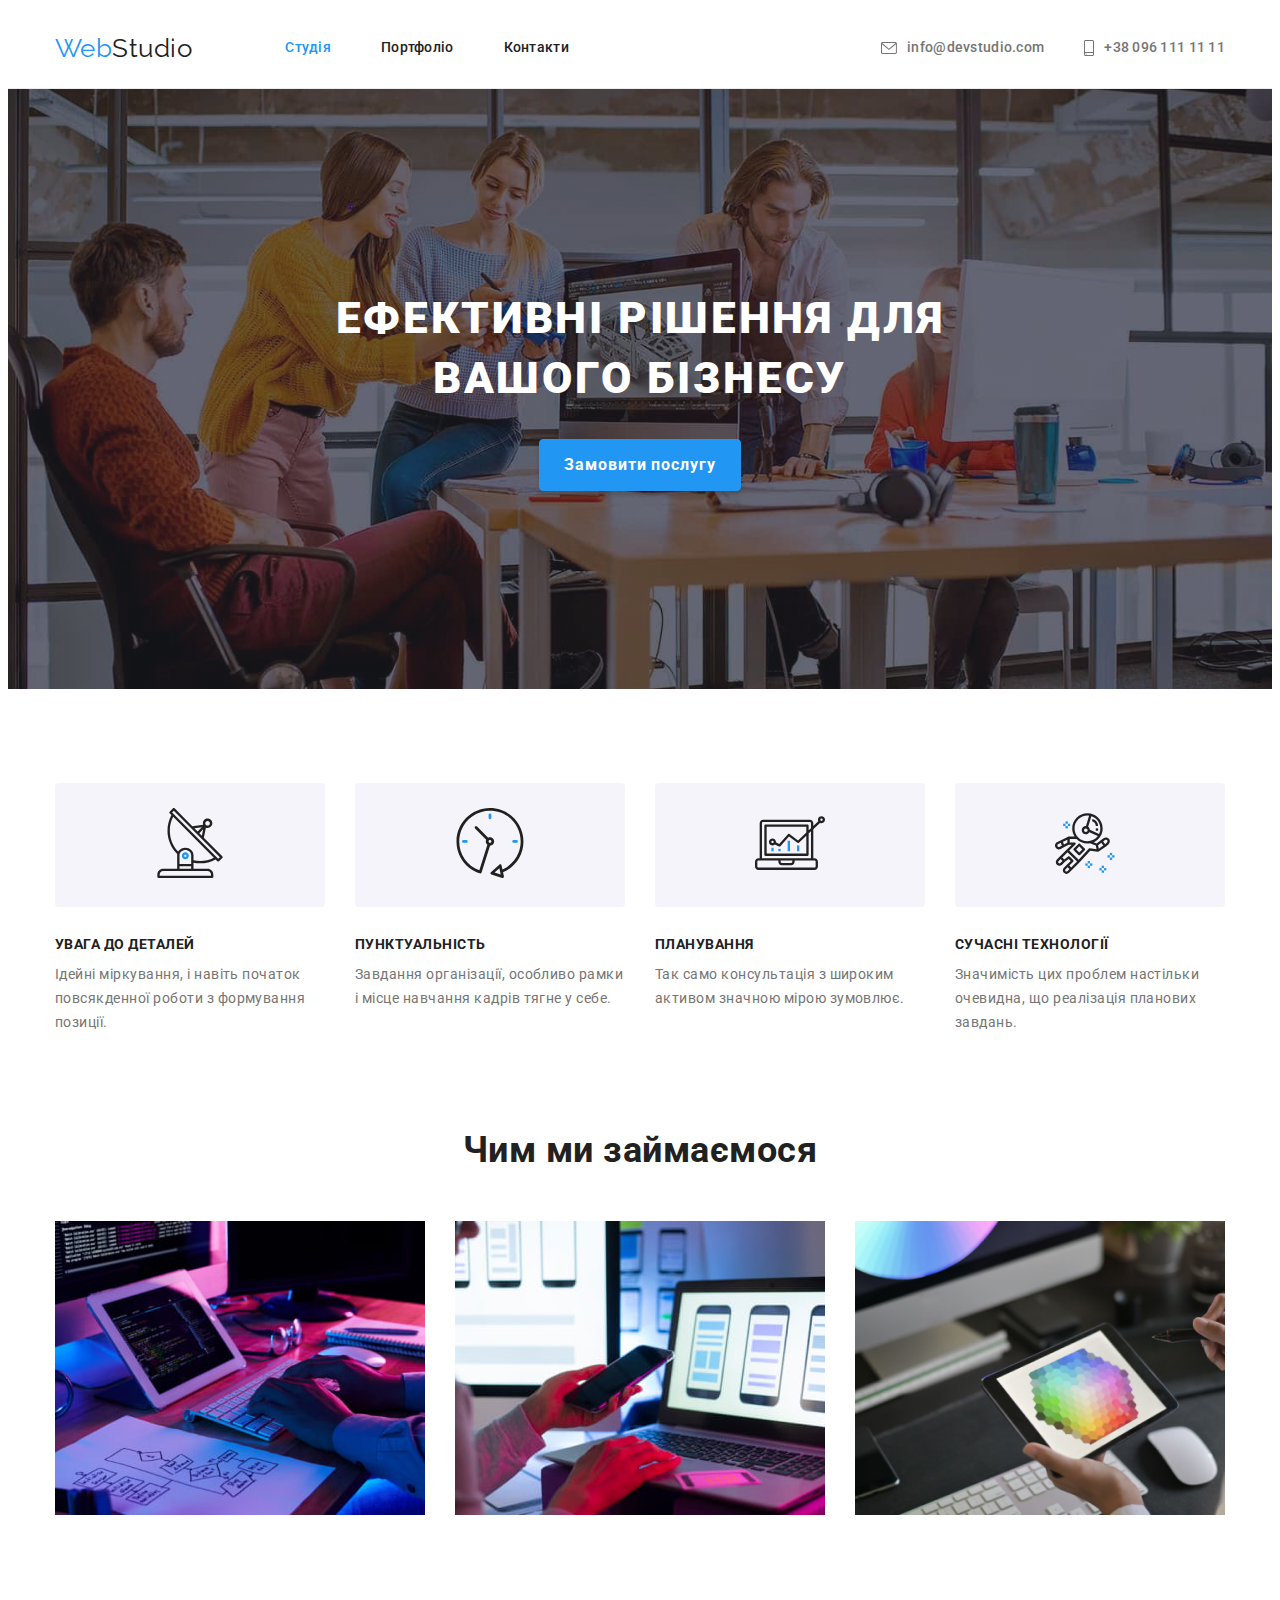
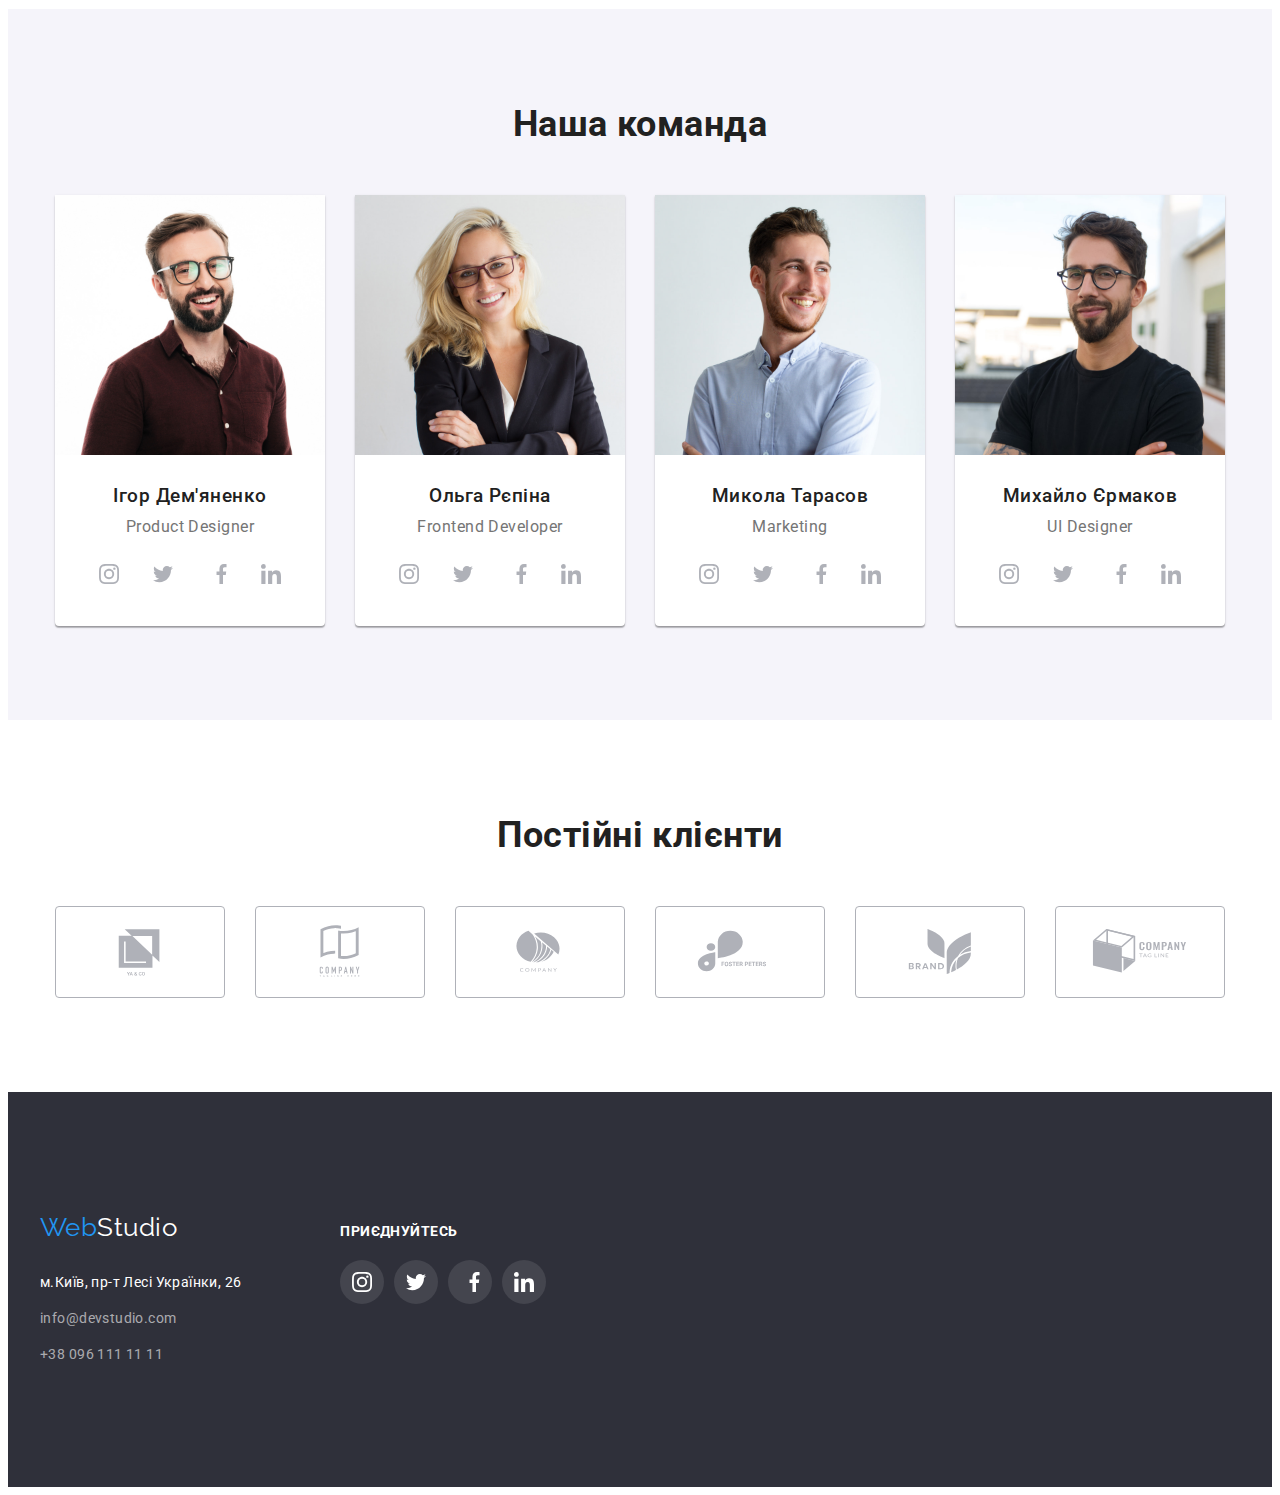
==== index.html @ b1d97b8c "copy" ====
<!DOCTYPE html>
<html lang="uk">
<head>
    <meta charset="UTF-8">
    <meta http-equiv="X-UA-Compatible" content="IE=edge">
    <meta name="viewport" content="width=device-width, initial-scale=1.0">
    <title>Студія</title>
    <link rel="preconnect" href="https://fonts.googleapis.com">
    <link rel="preconnect" href="https://fonts.gstatic.com" crossorigin>
    <link href="https://fonts.googleapis.com/css2?family=Raleway:wght@700&family=Roboto:wght@400;500;700;900&display=swap"
        rel="stylesheet">
    <link rel="stylesheet" href="https://cdnjs.cloudflare.com/ajax/libs/modern-normalize/1.1.0/modern-normalize.min.css"
            integrity="sha512-wpPYUAdjBVSE4KJnH1VR1HeZfpl1ub8YT/NKx4PuQ5NmX2tKuGu6U/JRp5y+Y8XG2tV+wKQpNHVUX03MfMFn9Q=="
            crossorigin="anonymous" referrerpolicy="no-referrer" />
    <link rel="stylesheet" href="./css/styles.css">
</head>
<body>
<header class="page-header">
<!--навігація-->
        <div class="container main-nav">
        <nav class="nav">
            <a href=./index.html class="logo">Web<span class="second-logo">Studio</span></a>
            <ul class="site-nav list">
                <li class="item"><a href="./index.html" class="link current">Студія</a></li>
                <li class="item"><a href="./portfolio.html" class="link">Портфоліо</a></li>
                <li class="item"><a href="#" class="link">Контакти</a></li>
            </ul>
        </nav>
        <ul class="contact-nav list">
            <li class="item"><a href="mailto:info@devstudio.com" class="link">
                <svg class="contact-nav-icon" width="16" height="12">
                    <use href="./images/icons.svg#icon-mail"></use></svg>info@devstudio.com</a>
                </li>
            <li class="item"><a href="tel:+380961111111" class="link">
                <svg class="contact-nav-icon" width="10" height="16">
                    <use href="./images/icons.svg#icon-phone"></use>
                </svg>+38 096 111 11 11</a>
            </li>
        </ul>
        </div>
</header>
<main>
<!--герой-->
        <section class="hero">
            <div class="container">
                <h1 class="hero-title">Ефективні рішення для вашого бізнесу</h1>
                <button type="button" class="button primary">Замовити послугу</button>
            </div>
        </section>
        <!--переваги-->
        <section class="section feature">
            <div class="container">
                <h2 class="section-title visually-hidden" >Наші переваги</h2>
                <ul class="feature-list list">
                    <li class="feature-item">
                        <div class="feature-box-icon">
                        <svg class="feature-icon" width="65,32" height="70">
                            <use href="./images/icons.svg#icon-antenna"></use>
                        </svg>
                        </div>
                        <h3 class="feature-title">Увага до деталей</h3>
                        <p class="feature-text">Ідейні міркування, і навіть початок повсякденної роботи з формування позиції.</p>
                    </li>
                    <li class="feature-item">
                        <div class="feature-box-icon">
                            <svg class="feature-icon" width="65,32" height="70">
                                <use href="./images/icons.svg#icon-clock"></use>
                            </svg>
                        </div>
                        <h3 class="feature-title">Пунктуальність</h3>
                        <p class="feature-text">Завдання організації, особливо рамки і місце навчання кадрів тягне у себе.</p>
                    </li>
                    <li class="feature-item">
                        <div class="feature-box-icon">
                            <svg class="feature-icon" width="65,32" height="70">
                                <use href="./images/icons.svg#icon-diagram"></use>
                            </svg>
                        </div>
                        <h3 class="feature-title">Планування</h3>
                         <p class="feature-text">Так само консультація з широким активом значною мірою зумовлює.</p>
                    </li>
                    <li class="feature-item">
                        <div class="feature-box-icon">
                            <svg class="feature-icon" width="65,32" height="70">
                                <use href="./images/icons.svg#icon-astronaut"></use>
                            </svg>
                        </div>
                        <h3 class="feature-title">Сучасні технології</h3>
                        <p class="feature-text">Значимість цих проблем настільки очевидна, що реалізація планових завдань.</p>
                    </li>
                </ul>
         </div>
        </section>
<!--опис-->
        <section class="section description">
        <div class="container">
            <h2 class="section-title">Чим ми займаємося</h2>
            <ul class="description-list list">
                <li class="discription-item">
                    <img class="img" src="./images/img1.jpg" alt="Людина працює за комп'ютером" width="370" height="294">
                </li>
                <li class="discription-item">
                    <img class="img" src="./images/img2.jpg" alt="Людина із мобільним у руках за комп'ютером" width="370" height="294"></li>
                <li class="discription-item">
                    <img class="img" src="./images/img3.jpg" alt="Людина вибирає на планшеті" width="370" height="294"></li>
            </ul>
        </div>
    </section>
<!--команда-->
    <section class="section team">
        <div class="container">
            <h2 class="section-title">Наша команда</h2>
            <ul class="team list">
                <li class="item">
                    <div class="team-card">
                    <img class="team-img img" src="./images/img4.jpg" alt="Усміхнений хлопець в окулярах" width="270" height="260">  
                    <h3 class="team-title">Ігор Дем'яненко</h3>
                    <p class="team-text">Product Designer</p>
                    <ul class="social-box list">
                        <li class="social-item" >
                    <a class="social-link link" href="#">
                        <svg class="social-icon" width="20" height="20">
                            <use href="./images/icons.svg#icon-instagram"></use>
                        </svg>
                    </a>
                        </li>
                        <li class="social-item">
                    <a class="social-link link" href="#">
                        <svg class="social-icon" width="20" height="20">
                            <use href="./images/icons.svg#icon-twitter"></use>
                        </svg>
                    </a>
                    </li>
                        <li class="social-item">
                    <a class="social-link link" href="#">
                        <svg class="social-icon" width="20" height="20">
                            <use href="./images/icons.svg#icon-fb"></use>
                        </svg>
                    </a>
                    </li>
                        <li class="social-item">
                    <a class="social-link link" href="#">
                        <svg class="social-icon" width="20" height="20">
                            <use href="./images/icons.svg#icon-linkedin"></use>
                        </svg>
                        </a>
                        </li>
                    </ul>
                    </div>
                </li>
                <li class="item">
                    <div class="team-card">
                    <img class="team-img img" src="./images/img5.jpg" alt="Усміхнена дічена в піджаку" width="270" height="260">  
                    <h3 class="team-title">Ольга Рєпіна</h3>
                    <p class="team-text">Frontend Developer</p>
                    <ul class="social-box list">
                        <li class="social-item">
                            <a class="social-link link" href="#">
                                <svg class="social-icon" width="20" height="20">
                                    <use href="./images/icons.svg#icon-instagram"></use>
                                </svg>
                            </a>
                        </li>
                        <li class="social-item">
                        <a class="social-link link" href="#">
                            <svg class="social-icon" width="20" height="20">
                                <use href="./images/icons.svg#icon-twitter"></use>
                            </svg>
                        </a>
                        </li>
                        <li class="social-item">
                        <a class="social-link link" href="#">
                            <svg class="social-icon" width="20" height="20">
                                <use href="./images/icons.svg#icon-fb"></use>
                            </svg>
                        </a>
                        </li>
                        <li class="social-item">
                        <a class="social-link link" href="#">
                            <svg class="social-icon" width="20" height="20">
                                <use href="./images/icons.svg#icon-linkedin"></use>
                            </svg>
                        </a>
                        </li>
                    </ul>
                    </div>
                </li>
                <li class="item">
                    <div class="team-card">
                    <img class="team-img img" src="./images/img6.jpg" alt="Усміхнений хлопець в білій сорочці" width="270" height="260"> 
                    <h3 class="team-title">Микола Тарасов</h3>
                    <p class="team-text">Marketing</p>
                    <ul class="social-box list">
                        <li class="social-item">
                            <a class="social-link link" href="#">
                                <svg class="social-icon" width="20" height="20">
                                    <use href="./images/icons.svg#icon-instagram"></use>
                                </svg>
                            </a>
                        </li>
                        <li class="social-item">
                        <a class="social-link link" href="#">
                            <svg class="social-icon" width="20" height="20">
                                <use href="./images/icons.svg#icon-twitter"></use>
                            </svg>
                        </a>
                        </li>
                        <li class="social-item">
                        <a class="social-link link" href="#">
                            <svg class="social-icon" width="20" height="20">
                                <use href="./images/icons.svg#icon-fb"></use>
                            </svg>
                        </a>
                        </li>
                        <li class="social-item">
                        <a class="social-link link" href="#">
                            <svg class="social-icon" width="20" height="20">
                                <use href="./images/icons.svg#icon-linkedin"></use>
                            </svg>
                        </a>
                        </li>
                    </ul>
                    </div>
                </li>
                <li class="item">
                    <div class="team-card">
                    <img class="team-img img" src="./images/img7.jpg" alt="Хлопець в окулярах дивиться на камеру" width="270" height="260"> 
                    <h3 class="team-title">Михайло Єрмаков</h3>
                    <p class="team-text">UI Designer</p>
                    <ul class="social-box list">
                        <li class="social-item">
                            <a class="social-link link" href="#">
                                <svg class="social-icon" width="20" height="20">
                                    <use href="./images/icons.svg#icon-instagram"></use>
                                </svg>
                            </a>
                        </li>
                        <li class="social-item">
                        <a class="social-link link" href="#">
                            <svg class="social-icon" width="20" height="20">
                                <use href="./images/icons.svg#icon-twitter"></use>
                            </svg>
                        </a>
                        </li>
                        <li class="social-item">
                        <a class="social-link link" href="#">
                            <svg class="social-icon" width="20" height="20">
                                <use href="./images/icons.svg#icon-fb"></use>
                            </svg>
                        </a>
                        </li>
                        <li class="social-item">
                        <a class="social-link link" href="#">
                            <svg class="social-icon" width="20" height="20">
                                <use href="./images/icons.svg#icon-linkedin"></use>
                            </svg>
                        </a>
                        </li>
                    </ul>
                    </div>
                </li>
            </ul>
        </div>
    </section>

    <!-- Постійні клієнти-->

    <section class="section client">
     <div class="container">
      <h2 class="section-title">Постійні клієнти</h2>
      <ul class="client-list list">
        <li class="client-item">
            <a class="client-link link" href="#">
                <svg class="client-icon" width="106" height="60">
                    <use href="./images/icons.svg#icon-client-1"></use>
                </svg>
            </a>
        </li>
        <li class="client-item">
            <a class="client-link link" href="#">
                <svg class="client-icon" width="106" height="60">
                    <use href="./images/icons.svg#icon-client-2"></use>
                </svg>
            </a>
        </li>
        <li class="client-item">
            <a class="client-link link" href="#">
                <svg class="client-icon" width="106" height="60">
                    <use href="./images/icons.svg#icon-client-3"></use>
                </svg>
            </a>
        </li>
        <li class="client-item">
            <a class="client-link link" href="#">
                <svg class="client-icon" width="106" height="60">
                    <use href="./images/icons.svg#icon-client-4"></use>
                </svg>
            </a>
        </li>
        <li class="client-item">
            <a class="client-link link" href="#">
                <svg class="client-icon" width="106" height="60">
                    <use href="./images/icons.svg#icon-client-5"></use>
                </svg>
            </a>
        </li>
        <li class="client-item">
            <a class="client-link link" href="#">
                <svg class="client-icon" width="106" height="60">
                    <use href="./images/icons.svg#icon-client-6"></use>
                </svg>
            </a>
        </li>
      </ul>
     </div>
   </section>
</main>
    <!--футер-->
<footer>
    <div class="section footer">
        <div class="section footer container">
            <div class="address-box">
            <a href=./index.html class="logo footer">Web<span class="second-logo footer">Studio</span>
            </a>
            <address class="address">
                <ul class="address-list list">
                    <li class="address-item">
                        <a href="https://goo.gl/maps/CPtrU1FHBa2aNyZL9" target="_blank"
                            rel="noopener noreferrer nofollow" class="address-item-map link">м.Київ, пр-т Лесі Українки,
                            26</a>
                    </li>
                    <li class="address-item">
                        <a href="mailto:info@devstudio.com" class="address-item-link link">info@devstudio.com</a>
                    </li>
                    <li class="address-item">
                        <a href="tel:+380961111111" class="address-item-link link">+38 096 111 11 11</a>
                    </li>
                </ul>
            </address>
        </div>
        <div class="social-box-footer">
            <p class="social-text">Приєднуйтесь</p>
            <ul class="social-box list">
                <li class="social-item">
                    <a class="social-link link" href="#">
                        <svg class="social-icon" width="20" height="20">
                            <use href="./images/icons.svg#icon-instagram"></use>
                        </svg>
                    </a>
                </li>
                <li class="social-item">
                <a class="social-link link" href="#">
                    <svg class="social-icon" width="20" height="20">
                        <use href="./images/icons.svg#icon-twitter"></use>
                    </svg>
                </a>
                </li>
                <li class="social-item">
                <a class="social-link link" href="#">
                    <svg class="social-icon" width="20" height="20">
                        <use href="./images/icons.svg#icon-fb"></use>
                    </svg>
                </a>
                </li>
                <li class="social-item">
                <a class="social-link link" href="#">
                    <svg class="social-icon" width="20" height="20">
                        <use href="./images/icons.svg#icon-linkedin"></use>
                    </svg>
                </a>
                </li>
            </ul>
        </div>
        </div>
    </div>
</footer>
</body>
</html>
---- css/styles.css ----
/* колір осн тексту #757575 */
/* другорядний колір тексту #212121 */
/* білий колір тексту #FFFFFF */
/* акцент тексту  #2196F3 */
/* другорядний колір фону #F5F4FA */

:root{
    --primary-text-color:#757575;
    --title-text-color:#212121;
    --accent-color:#2196F3;
    --white-color:#FFFFFF;
    --primary-bg-color:#F5F5F5;
    --time-bg-color:#F5F4FA;
    --hero-bg-color:#2F303A;
    --accent-bg-color:#188CE8;
    --border-item-color:#EEEEEE;
    --border-head-color:#ECECEC;
    --icon-color:#AFB1B8;
}
*,
*::before,
*::after {

    box-sizing: border-box;
}

/* Стилі для обнулення верхніх відступів у елементів */
h1,
h2,
h3,
h4,
h5,
h6,
p {
    margin: 0;
}

/* Клас для обнулення базових властивостей у списках (ul) */
.list {
    list-style: none;
    padding-left: 0;
    margin: 0;
}

/* Клас для обнулення базових властивостей у посиланнях */
.link {
    text-decoration: none;
    color: inherit;
    
}

/* Властивості для коректного відображення картинок */
.img {
    display: block;
    max-width: 100%;
    height: auto;
}

/* Властивості  для обнулення курсива у address */
.address {
    font-style: normal;
}

.visually-hidden {
    position: absolute;
    white-space: nowrap;
    width: 1px;
    height: 1px;
    overflow: hidden;
    border: 0;
    padding: 0;
    clip: rect(0 0 0 0);
    clip-path: inset(50%);
    margin: -1px;
}


body{
    color:var(--primary-text-color) ;
    background-color:var(--white-color);
    font-family: Roboto, sans-serif;
    font-size: 16px;
    letter-spacing: 0.03em;
}


.container{
    margin-left: auto;
    margin-right: auto;
    padding: 0 15px;
    width: 1200px;
    
}


/*header*/
.page-header{
border-bottom: 1px solid var(--border-head-color);
}

.main-nav{
    display: flex;
    align-items:center;
}    

.nav {
    display: flex;
    align-items: center;
}
/* logo */
.logo{
    margin-right: 93px;

    color:var(--accent-color) ;
    font-family: Raleway, sans-serif;
    font-size: 26px;
    line-height: 1.19;
    list-style: none;
    text-decoration: none;

}
.second-logo{
    color:var(--title-text-color) ;
}

/*nav*/

.site-nav {
    display: flex;
}

.contact-nav {
    display: flex;
    margin-left: auto;
}
.site-nav .item:not(:last-child) {
    margin-right: 50px;
}

.contact-nav .item + .item{
    margin-left: 40px;
}


.site-nav .link{
    display: block;
    padding-top: 32px;
    padding-bottom: 32px;

    color: var(--title-text-color);
    font-weight: 500;
    font-size: 14px;
    line-height: 1.14;
    letter-spacing: 0.02em;
}


.contact-nav .link {
    display: flex;
    padding-top: 32px;
    padding-bottom: 32px;
    align-items: center;
    color: var(--primary-text-color);
    font-weight: 500;
    font-size: 14px;
    line-height: 1.14;
    letter-spacing: 0.02em;
    
}

.site-nav .link:hover,
.site-nav .link:focus,
.contact-nav .link:hover,
.contact-nav .link:focus {
    color: var(--accent-color);
}

.site-nav .link.current {
    color: var(--accent-color);
}

.contact-nav-icon{
    fill: currentColor;
    margin-right: 10px;
    
}

/*hero*/
.hero {
    max-width: 1600px;
    height: 600px;
    margin-left: auto;
    margin-right: auto;
    padding-top: 200px;
    padding-bottom: 200px;
    text-align: center;
    background-color: var(--hero-bg-color);
    background-image: linear-gradient(to right,
                rgba(47, 48, 58, 0.4),
                rgba(47, 48, 58, 0.4)),
            url(../images/img18.jpg);
    background-repeat: no-repeat;
    background-position: center;
    background-size: cover;
}



.hero-title{
    
    max-width: 696px;
    margin-left: auto;
    margin-right: auto;
    margin-bottom: 30px;
    color:var(--white-color) ;
    font-weight: 900;
    font-size: 44px;
    line-height: 1.36;
    letter-spacing: 0.06em;
    text-transform: uppercase
}
/*section*/

.section{
    padding: 94px 0;
}

 .section-title{
    
    margin-bottom: 50px;
    color:var(--title-text-color) ;
    font-weight: 700;
    font-size: 36px;
    line-height: 1.17;
    text-align: center;
 }


/*fetures*/

.feature-list{
    display: flex;
    padding: 0;
}

.feature-item {
    flex-basis: 270px;
    margin-right: 30px;
}
.feature-item:last-child {
    margin-right: 0;
}


 .feature-title{
    margin-bottom: 10px;
    color:var(--title-text-color) ;
    font-weight: 700;
    font-size: 14px;
    line-height: 1.14;
    text-transform: uppercase;
 }
.feature-text{
    margin-bottom: 0;
    font-size: 14px;
    line-height: 1.71;
}

.feature-box-icon{
    padding: 25px 100px;
    margin-bottom: 30px;
    background: var(--time-bg-color);
    border-radius: 4px;
}

/*description*/

.section.description{
    padding-top: 0;
}

.description-list{
    display: flex;
}

.discription-item:not(:last-child){
    margin-right: 30px;
}

/* team */

.team.list{
    display: flex;
}

.team .item + .item{
    margin-left: 30px;
}

.team .item{
    box-shadow: 0px 1px 3px rgba(0, 0, 0, 0.12), 0px 1px 1px rgba(0, 0, 0, 0.14), 0px 2px 1px rgba(0, 0, 0, 0.2);
    border-radius: 0px 0px 4px 4px;
    background-color: var(--white-color);
}
.section.team{
    background-color: var(--time-bg-color);
}

.team-card{
    padding-bottom: 30px;
}

.team-img{
    margin-bottom: 30px;
}

.team-title{
    margin-bottom: 10px;
    color:var(--title-text-color) ;
    font-weight: 500;
    line-height: 1.19;
    text-align: center;
}

.team-text {
    margin-bottom: 0;
    line-height: 1.19;
    text-align: center;
}

.social-box{
    display: flex;
    padding: 16px 32px 0px 32px;
    gap:10px;
    
}

  
.social-link{
    display: flex;
    align-items: center;
    justify-content: center;
    width: 44px;
    height: 44px;
    background-color:var(--white-color);
    fill: var(--icon-color);
    border-radius: 50%;


}

.social-link:last-child {
    margin-right: 0px;
}



.social-link:hover,
.social-link:focus{
    background-color: var(--accent-color);
    fill: var(--white-color);
}

/*clients*/

.client .section-title{
    margin-bottom: 50px;
}

.client-list{
    display: flex;
    align-items: center;
    justify-content: center;
    gap: 30px;
}

.lient-item{
    
    padding: 16px 32px;
}
.client-link{

    display: flex;
    align-items: center;
    justify-content: center;
    
    width: 170px;
    height: 92px;
    border-radius: 4px;
    border: 1px solid var(--icon-color);
    color: var(--icon-color);
}



.client-link:hover,
.client-link:focus{
    border: 1px solid var(--accent-color);
    color: var(--accent-color);
}

.client-icon {
    fill: currentColor;}
    



/* filtr*/

.list-button{
    display: flex;
    justify-content: center;
    margin-bottom: 56px;
}

.btn-item{
    margin-left: 8px; 
}


/*examples of work*/

.work-list{
    display: flex;
    flex-wrap: wrap;
}

.work-card{
    display: flex;
    justify-content: column;
    width: 370px;
    margin-right: 30px;
    margin-bottom: 30px;
}

.work-card:nth-child(3n) {
    margin-right: 0px;
}

.work-card:nth-last-child(-n + 3) {
    margin-bottom: 0px;
}

.work-cards{
    padding: 20px 24px;
    border: 1px solid var(--border-item-color);
    border-top: none;
    
}


.work-card-title{
    margin-bottom: 4px;
    color:var(--title-text-color) ;
    font-weight: 700;
    font-size: 18px;
    line-height: 2;
    letter-spacing: 0.06em;
}

.work-card-text{
    margin-bottom: 0;
    color: var(--primary-text-color);
    line-height: 1.88;
}
.work-card .link:hover,
.work-card .link:focus {
    box-shadow: 0px 1px 1px rgba(0, 0, 0, 0.12), 0px 4px 4px rgba(0, 0, 0, 0.06), 1px 4px 6px rgba(0, 0, 0, 0.16);
}

/*button*/

.button{
    display: inline-block;
    min-width: 67px;
    padding: 6px 22px;
    border: 1px solid transparent;
    border-radius: 4px;
    color:var(--title-text-color);
    background:var(--time-bg-color);
    font-family: inherit;
    font-weight: 500;
    font-size: inherit;
    line-height: 1.62;
    text-align: center;
    cursor: pointer;
}

.button.primary{
    border-color: var(--accent-color);
    color: var(--white-color);
    background:var(--accent-color);
    
}


.button.secondary {
    color: var(--title-text-color);
    background: var(--time-bg-color);

}

.hero .button {

    padding: 10px 24px;
    display: inline-block;
    font-weight: 700;
    line-height: 1.87;
    align-items: center;
    text-align: center;
    letter-spacing: 0.06em;
    box-shadow: 0px 4px 4px rgba(0, 0, 0, 0.15);


}

.button:hover,
.button:focus {
    color: var(--white-color);
    background: var(--accent-bg-color);
}

.button.secondary:hover,
.button.secondary:focus {
    box-shadow: 0px 3px 1px rgba(0, 0, 0, 0.1), 0px 1px 2px rgba(0, 0, 0, 0.08), 0px 2px 2px rgba(0, 0, 0, 0.12);
}

/* footer */
.second-logo.footer{
    color:var(--white-color)
}

.section.footer {
    padding: 60px 0px;
    background-color: var(--hero-bg-color);
}

.address{
    padding-top: 28px;
}

.address .link{
    color: rgba(255, 255, 255, 0.6);
    font-size: 14px;
    line-height: 1.71;
    letter-spacing: 0.03em;
}

.address-item{
    margin-bottom: 12px;

}
.address-item:last-child {
    margin-bottom: 0px;

}
.address .address-item-map {
    
    display: inline-block;
    color: var(--white-color);
}

.address .link:hover,
.address .link:focus {
    color: var(--accent-color);
}


.footer .container{
    display: flex;
    align-items:baseline;
}

.social-text{
    margin-bottom: 20px;
    font-weight: 700;
    font-size: 14px;
    line-height: 1.14;
    letter-spacing: 0.03em;
    text-transform: uppercase;
    color: var(--white-color);
}

.address-box{
    margin-right: 70px;
}

.footer .social-box{
    padding: 0;
}

.footer .social-link{
    fill: var(--white-color);
    background: rgba(255, 255, 255, 0.1);
}

.footer .social-link:hover,
.footer .social-link:focus {
    background: var(--accent-color);
    
}
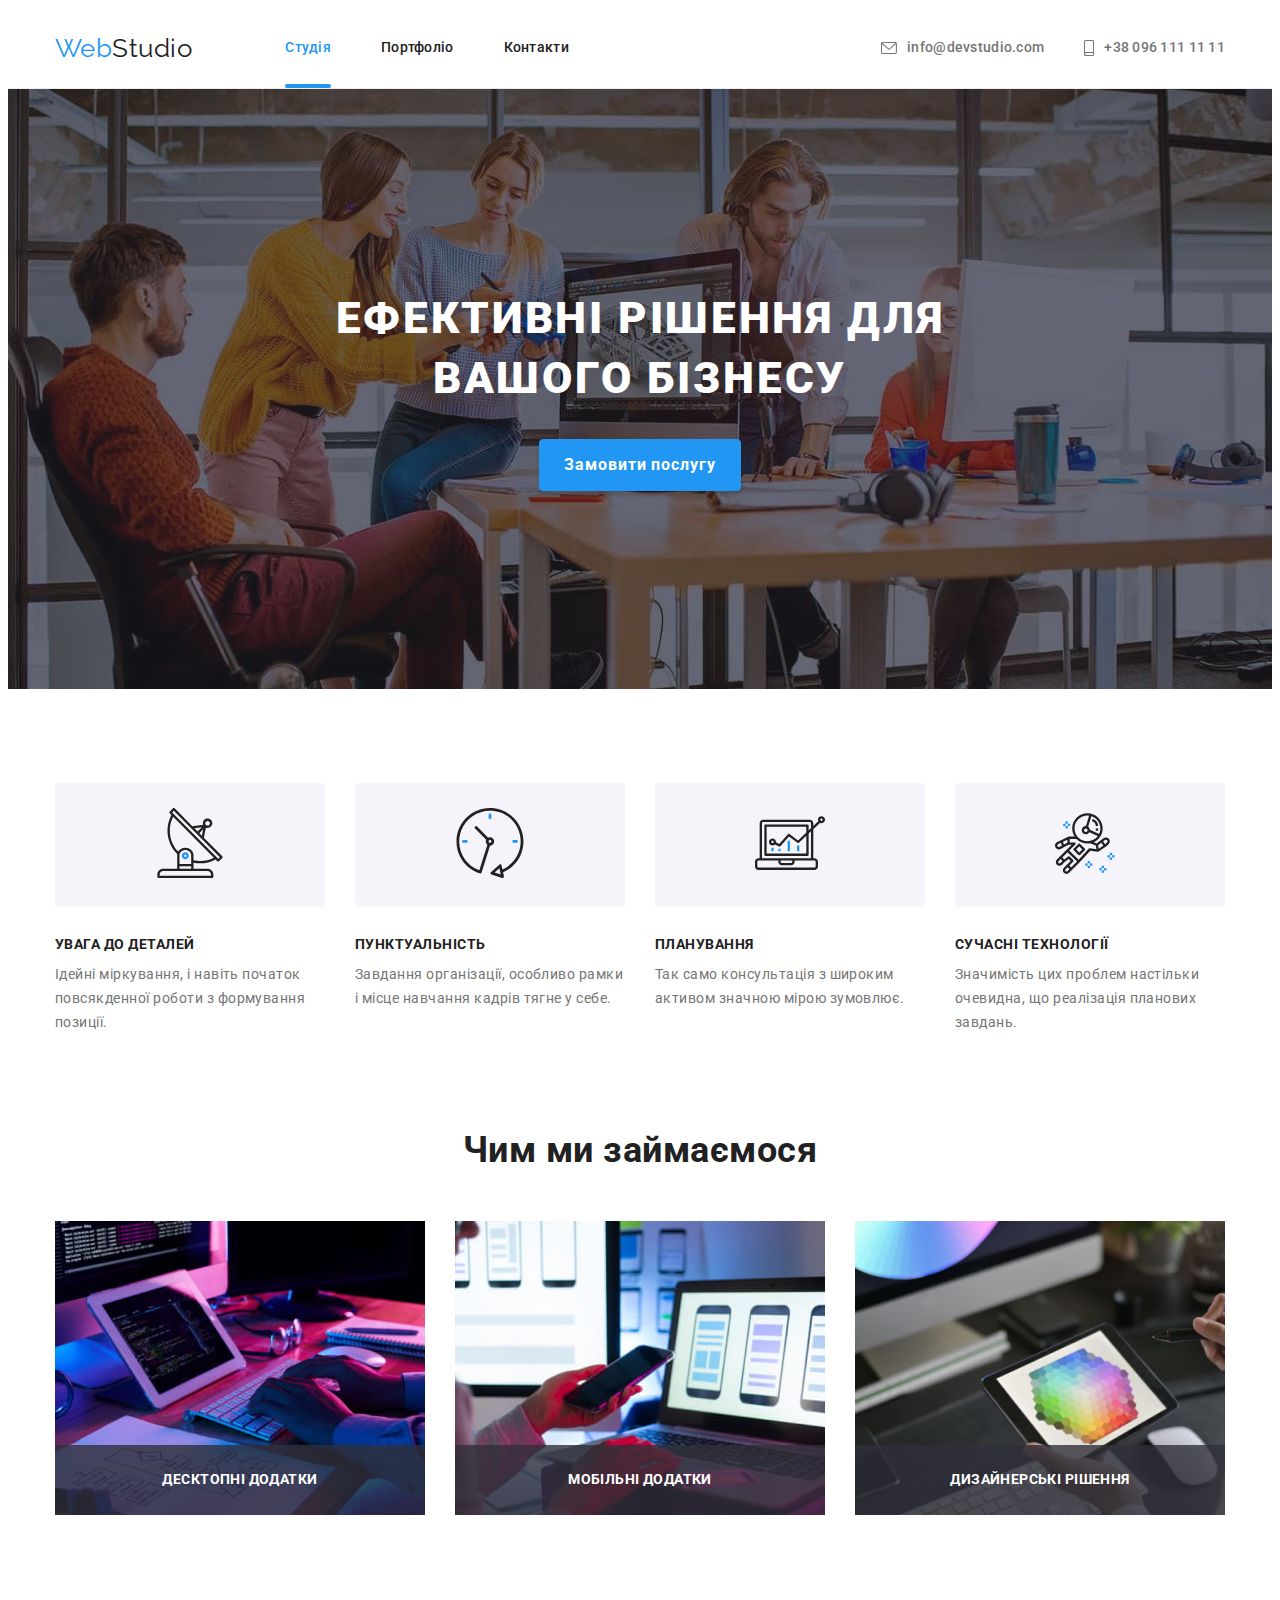
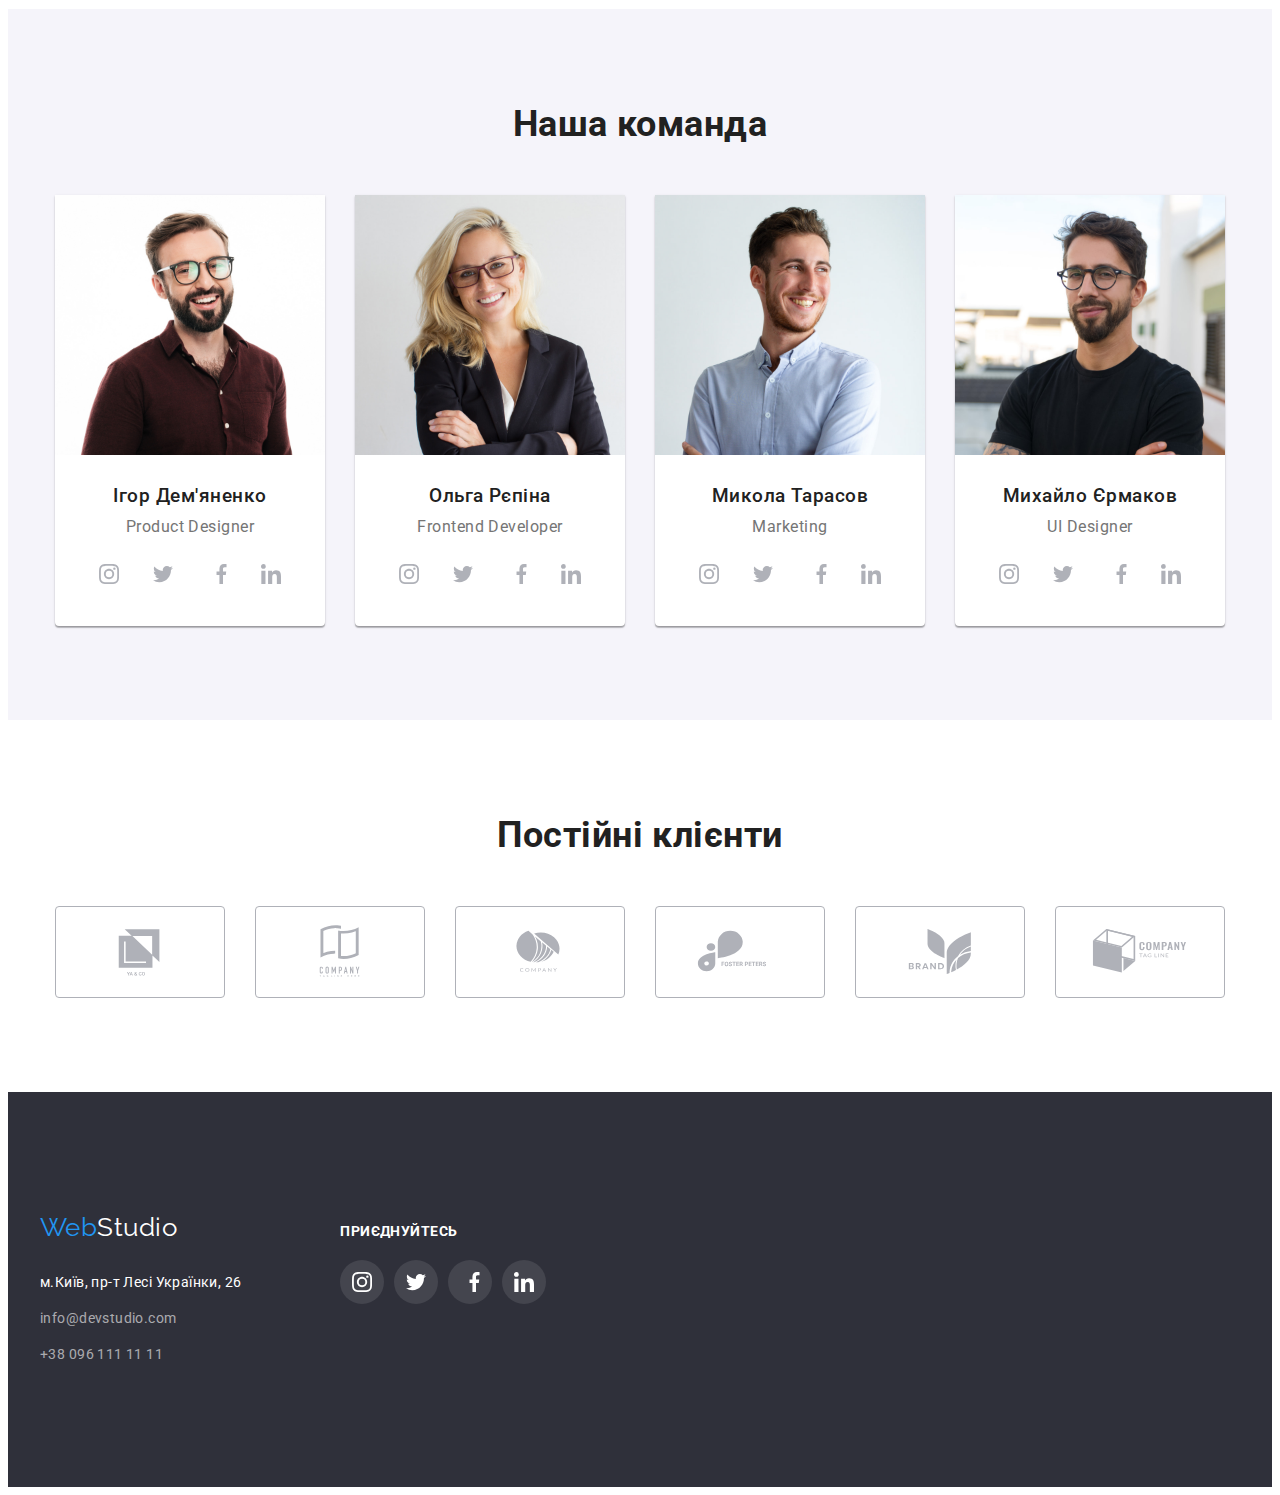
==== commit 9cbfcef6: "position" ====
--- a/index.html
+++ b/index.html
@@ -44,7 +44,7 @@
         <section class="hero">
             <div class="container">
                 <h1 class="hero-title">Ефективні рішення для вашого бізнесу</h1>
-                <button type="button" class="button primary">Замовити послугу</button>
+                <button type="button" class="button primary" data-modal-open>Замовити послугу</button>
             </div>
         </section>
         <!--переваги-->
@@ -98,11 +98,16 @@
             <ul class="description-list list">
                 <li class="discription-item">
                     <img class="img" src="./images/img1.jpg" alt="Людина працює за комп'ютером" width="370" height="294">
+                    <p class="description-text">Десктопні додатки</p>
                 </li>
                 <li class="discription-item">
-                    <img class="img" src="./images/img2.jpg" alt="Людина із мобільним у руках за комп'ютером" width="370" height="294"></li>
+                    <img class="img" src="./images/img2.jpg" alt="Людина із мобільним у руках за комп'ютером" width="370" height="294">
+                    <p class="description-text">Мобільні додатки</p>
+                </li>
                 <li class="discription-item">
-                    <img class="img" src="./images/img3.jpg" alt="Людина вибирає на планшеті" width="370" height="294"></li>
+                    <img class="img" src="./images/img3.jpg" alt="Людина вибирає на планшеті" width="370" height="294">
+                    <p class="description-text">Дизайнерські рішення</p>
+                </li>
             </ul>
         </div>
     </section>
@@ -116,6 +121,7 @@
                     <img class="team-img img" src="./images/img4.jpg" alt="Усміхнений хлопець в окулярах" width="270" height="260">  
                     <h3 class="team-title">Ігор Дем'яненко</h3>
                     <p class="team-text">Product Designer</p>
+                    
                     <ul class="social-box list">
                         <li class="social-item" >
                     <a class="social-link link" href="#">
@@ -374,5 +380,15 @@
         </div>
     </div>
 </footer>
+<div class="backdrop is-hidden" data-modal>
+    <div class="modal">
+        <button type="button" class="btn-close" data-modal-close>
+            <svg class="social-icon" width="18" height="18">
+                <use href="./images/icons.svg#icon-close"></use>
+            </svg>
+        </button>
+    </div>
+</div>
+<script src="./js/modal.js"></script>
 </body>
 </html>--- a/css/styles.css
+++ b/css/styles.css
@@ -16,6 +16,7 @@
     --border-item-color:#EEEEEE;
     --border-head-color:#ECECEC;
     --icon-color:#AFB1B8;
+    --icon-close-color:#000000;
 }
 *,
 *::before,
@@ -178,6 +179,21 @@
 .site-nav .link.current {
     color: var(--accent-color);
 }
+
+.site-nav .item{
+    position: relative;
+}
+.site-nav .link.current::after {
+    content: '';
+    position: absolute;
+    bottom: 0;
+    left: 0;
+    width: 100%;
+    height: 4px;
+    background: var(--accent-color);
+    border-radius: 2px;
+}
+
 
 .contact-nav-icon{
     fill: currentColor;
@@ -286,6 +302,27 @@
 .discription-item:not(:last-child){
     margin-right: 30px;
 }
+.discription-item{
+    position: relative;
+}
+
+.description-text{
+    position: absolute;
+    bottom: 0;
+    width: 100%;
+    padding-top:27px ;
+    padding-bottom: 27px;
+
+    font-weight: 700;
+    font-size: 14px;
+    line-height: 1.14;
+    letter-spacing: 0.03em;
+    text-align: center;
+    text-transform: uppercase;
+
+    color: var(--white-color);
+    background: rgba(47, 48, 58, 0.8);
+}
 
 /* team */
 
@@ -426,6 +463,7 @@
 }
 
 .work-card{
+    
     display: flex;
     justify-content: column;
     width: 370px;
@@ -466,6 +504,37 @@
 .work-card .link:hover,
 .work-card .link:focus {
     box-shadow: 0px 1px 1px rgba(0, 0, 0, 0.12), 0px 4px 4px rgba(0, 0, 0, 0.06), 1px 4px 6px rgba(0, 0, 0, 0.16);
+
+}
+
+.work-thumb {
+    position: relative;
+    overflow: hidden;
+}
+
+.work-overlay{
+    position: absolute;
+    width: 100%;
+    height: 100%;
+    top: 0;
+    left: 0;
+    transform: translateY(100%);
+    transition: transform 250ms cubic-bezier(0.4, 0, 0.2, 1);
+    
+    padding: 63px 27px;
+    font-size: 18px;
+    line-height: 1.56;
+    letter-spacing: 0.03em;
+
+    color: var(--white-color);
+    background: rgba(33, 150, 243, 0.9);
+}
+
+.work-overlay:hover,
+.work-overlay:focus
+{
+transform: translateY(0);
+
 }
 
 /*button*/
@@ -598,4 +667,53 @@
 .footer .social-link:focus {
     background: var(--accent-color);
     
+}
+
+/* Modal*/
+
+.backdrop{
+    position: fixed;
+    top:0;
+    left: 0;
+    width: 100%;
+    height: 100%;
+    background-color: rgba(0, 0, 0, 0.2);
+
+    scale: 100%;
+    transition: scale 250ms cubic-bezier(0.4, 0, 0.2, 1);
+}
+
+.modal{
+    position: absolute;
+    top:50%;
+    left: 50%;
+    transform: translate(-50%, -50%);
+    width: 100%;
+    max-width: 528px;
+    height: 100%;
+    max-height: 581px;                                          
+    background-color: var(--white-color);
+    
+
+}
+
+.is-hidden{
+   scale: 0;
+   visibility: hidden;
+   pointer-events: none;
+}
+
+.btn-close{
+    position: absolute;
+    top:8px;
+    right:8px;
+    width: 30px;
+    height: 30px;
+    padding: 6px;
+    display: flex;
+    cursor: pointer;
+    border-radius: 50%;
+    border: 1px solid rgba(0, 0, 0, 0.1);
+    background-color: var(--white-color);
+    fill: var(--icon-close-color);
 }